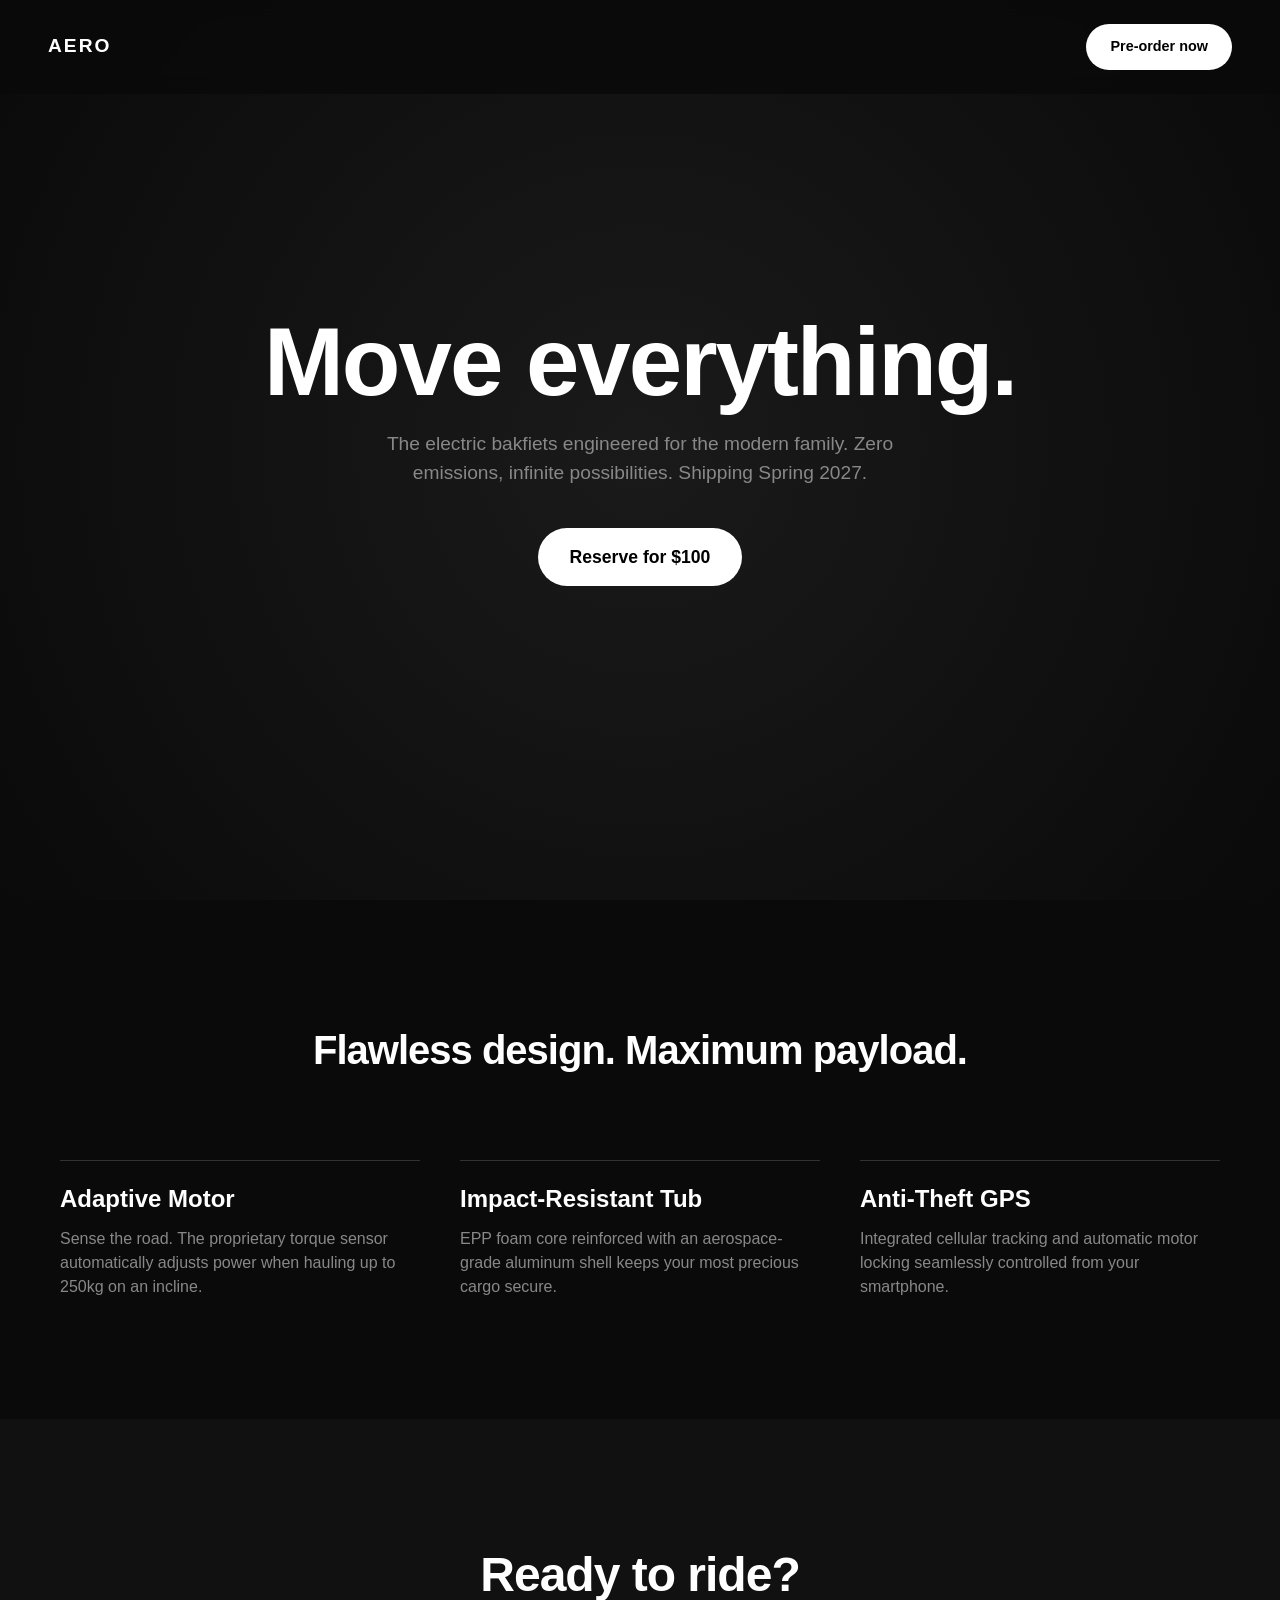
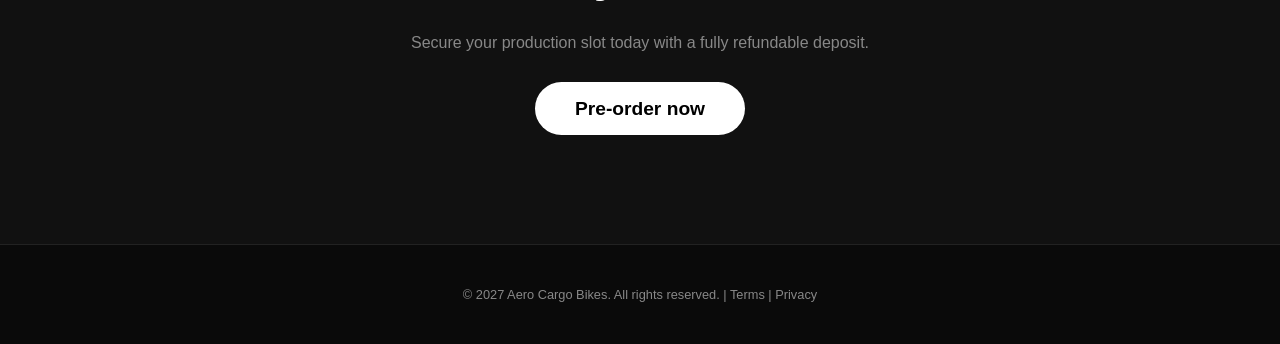
==== test.html @ 1cae04b1 "Updated README and HTML file" ====
<!DOCTYPE html>
<html lang="en">
<head>
    <meta charset="UTF-8">
    <meta name="viewport" content="width=device-width, initial-scale=1.0">
    <title>Aero Bakfiets | The Ultimate Urban Cargo</title>
    <style>
        
        :root {
            --bg-color: #0a0a0a;
            --text-main: #ffffff;
            --text-muted: #888888;
            --accent: #e6e6e6;
            --btn-bg: #ffffff;
            --btn-text: #000000;
        }

        * {
            margin: 0;
            padding: 0;
            box-sizing: border-box;
            font-family: 'Helvetica Neue', Helvetica, Arial, sans-serif;
            -webkit-font-smoothing: antialiased;
        }

        body {
            background-color: var(--bg-color);
            color: var(--text-main);
            line-height: 1.5;
        }

        /* 1. HEADER - Minimalist, no diverging navigation */
        header {
            position: fixed;
            top: 0;
            width: 100%;
            padding: 24px 48px;
            display: flex;
            justify-content: space-between;
            align-items: center;
            background: rgba(10, 10, 10, 0.85);
            backdrop-filter: blur(10px);
            z-index: 100;
        }

        .logo {
            font-size: 1.2rem;
            font-weight: 700;
            letter-spacing: 2px;
            text-transform: uppercase;
        }

        .btn {
            background-color: var(--btn-bg);
            color: var(--btn-text);
            padding: 12px 24px;
            border-radius: 30px;
            text-decoration: none;
            font-weight: 600;
            font-size: 0.9rem;
            transition: opacity 0.2s ease;
        }

        .btn:hover {
            opacity: 0.8;
        }

        /* 2. HERO SECTION */
        .hero {
            height: 100vh;
            display: flex;
            flex-direction: column;
            justify-content: center;
            align-items: center;
            text-align: center;
            padding: 0 20px;
            /* In a real project, add a dark, moody background image of the bike here */
            background: radial-gradient(circle at center, #1a1a1a 0%, #0a0a0a 100%);
        }

        .hero h1 {
            font-size: clamp(3rem, 8vw, 6rem);
            font-weight: 800;
            letter-spacing: -2px;
            margin-bottom: 20px;
            line-height: 1;
        }

        .hero p {
            font-size: 1.2rem;
            color: var(--text-muted);
            max-width: 600px;
            margin-bottom: 40px;
        }

        /* 3. CONTENT / SPECS - Minimalist Grid */
        .specs {
            padding: 120px 20px;
            max-width: 1200px;
            margin: 0 auto;
        }

        .specs h2 {
            font-size: 2.5rem;
            text-align: center;
            margin-bottom: 80px;
            letter-spacing: -1px;
        }

        .grid {
            display: grid;
            grid-template-columns: repeat(auto-fit, minmax(300px, 1fr));
            gap: 40px;
        }

        .grid-item {
            border-top: 1px solid #333;
            padding-top: 20px;
        }

        .grid-item h3 {
            font-size: 1.5rem;
            margin-bottom: 10px;
        }

        .grid-item p {
            color: var(--text-muted);
        }

        /* 4. CALL TO ACTION - Bottom Squeeze */
        .bottom-cta {
            padding: 120px 20px;
            text-align: center;
            background-color: #111;
        }

        .bottom-cta h2 {
            font-size: 3rem;
            margin-bottom: 20px;
            letter-spacing: -1px;
        }

        /* 5. FOOTER - Bare minimum legal links */
        footer {
            padding: 40px 20px;
            text-align: center;
            border-top: 1px solid #222;
            color: var(--text-muted);
            font-size: 0.8rem;
        }
    </style>
</head>
<body>

    <!-- HEADER: Zero external links. Only the brand and the primary goal. -->
    <header>
        <div class="logo">Aero</div>
        <a href="#preorder" class="btn">Pre-order now</a>
    </header>

    <!-- HERO: Sets the mood, presents the value, demands action. -->
    <section class="hero">
        <h1>Move everything.</h1>
        <p>The electric bakfiets engineered for the modern family. Zero emissions, infinite possibilities. Shipping Spring 2027.</p>
        <a href="#preorder" class="btn" style="padding: 16px 32px; font-size: 1.1rem;">Reserve for $100</a>
    </section>

    <!-- CONTENT: Feature highlights to build desire without clicking away. -->
    <section class="specs">
        <h2>Flawless design. Maximum payload.</h2>
        <div class="grid">
            <div class="grid-item">
                <h3>Adaptive Motor</h3>
                <p>Sense the road. The proprietary torque sensor automatically adjusts power when hauling up to 250kg on an incline.</p>
            </div>
            <div class="grid-item">
                <h3>Impact-Resistant Tub</h3>
                <p>EPP foam core reinforced with an aerospace-grade aluminum shell keeps your most precious cargo secure.</p>
            </div>
            <div class="grid-item">
                <h3>Anti-Theft GPS</h3>
                <p>Integrated cellular tracking and automatic motor locking seamlessly controlled from your smartphone.</p>
            </div>
        </div>
    </section>

    <!-- CALL TO ACTION: The final conversion point at the end of the scroll. -->
    <section class="bottom-cta" id="preorder">
        <h2>Ready to ride?</h2>
        <p style="color: #888; margin-bottom: 40px;">Secure your production slot today with a fully refundable deposit.</p>
        <a href="#" class="btn" style="padding: 16px 40px; font-size: 1.2rem;">Pre-order now</a>
    </section>

    <!-- FOOTER: Dead-end to prevent users from getting lost in a site map. -->
    <footer>
        <p>&copy; 2027 Aero Cargo Bikes. All rights reserved. | Terms | Privacy</p>
    </footer>

</body>
</html>
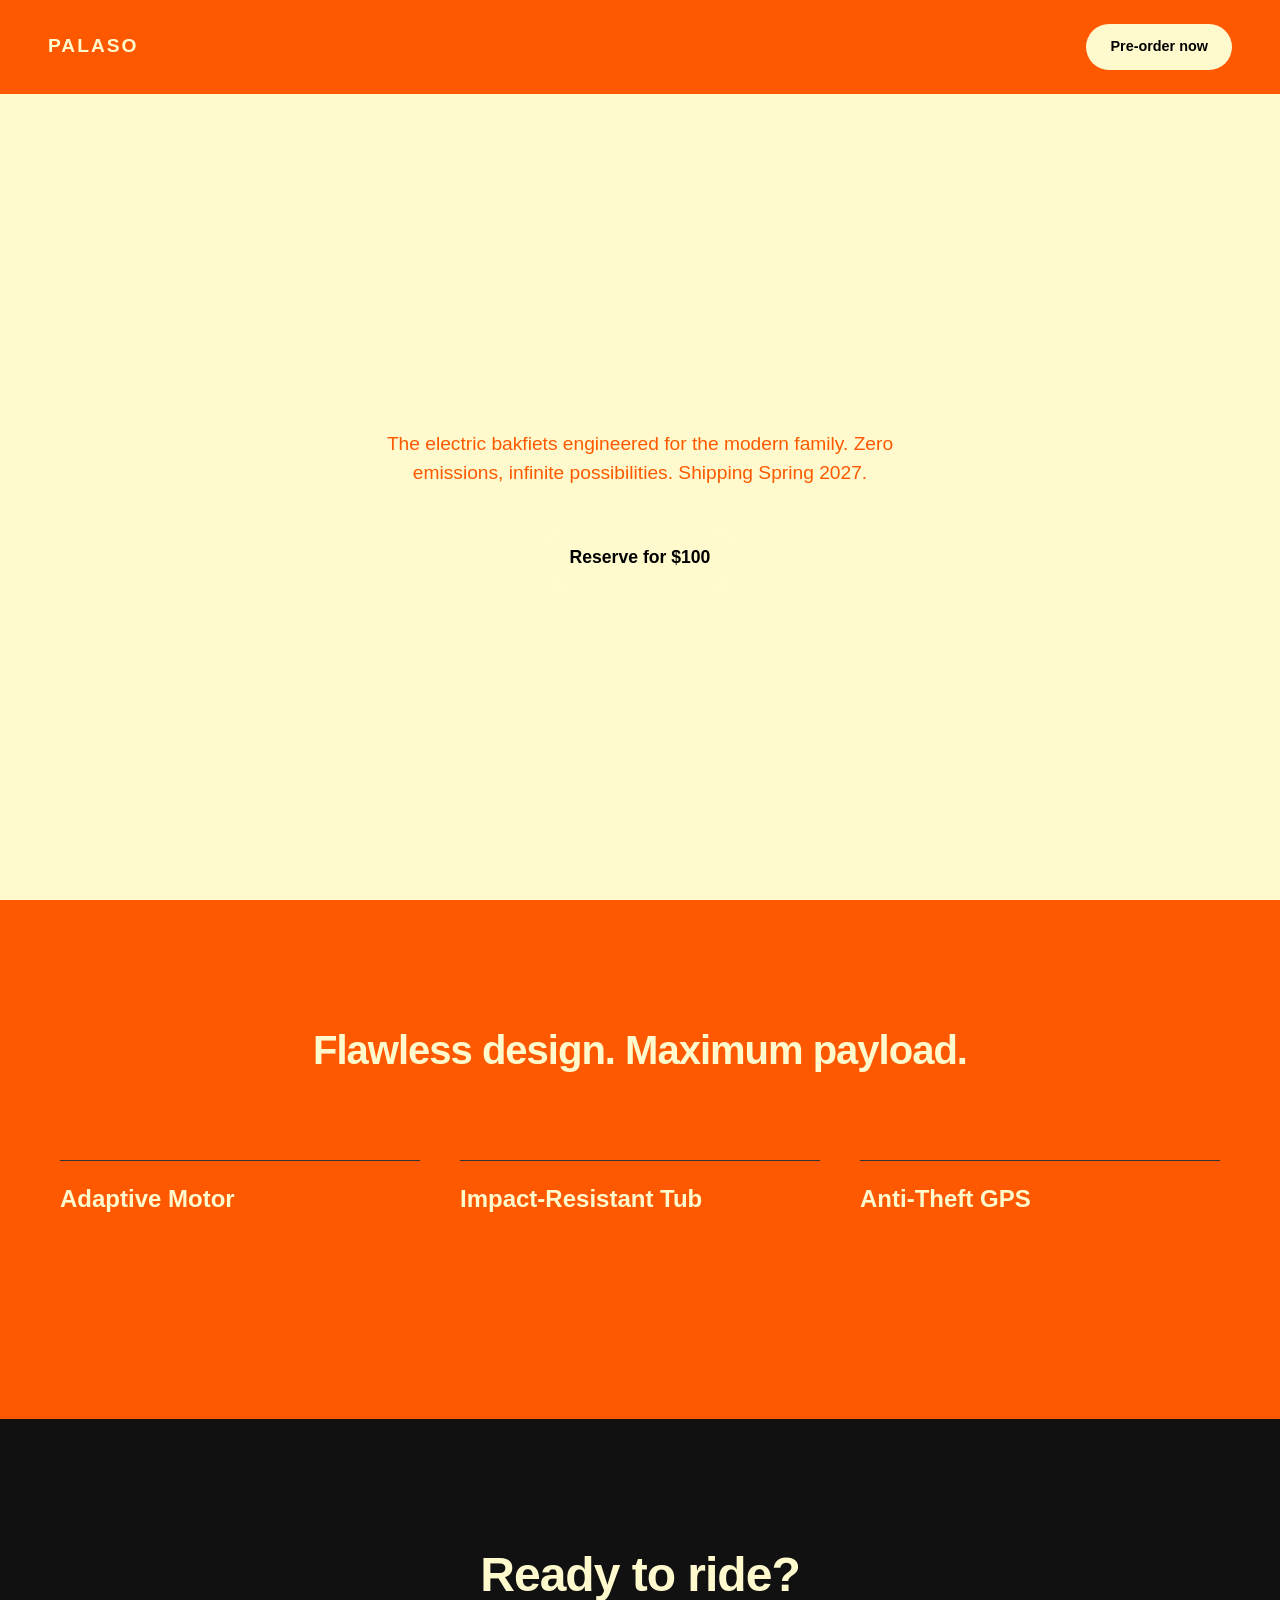
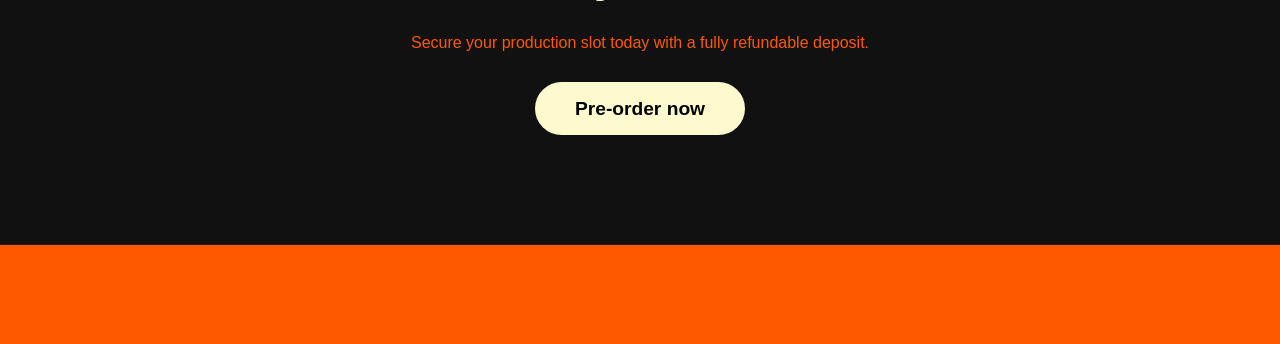
==== commit 62ce00c0: "Updated HTML file" ====
--- a/test.html
+++ b/test.html
@@ -3,15 +3,19 @@
 <head>
     <meta charset="UTF-8">
     <meta name="viewport" content="width=device-width, initial-scale=1.0">
-    <title>Aero Bakfiets | The Ultimate Urban Cargo</title>
+    <title>Palaso Bakfiets | The Ultimate Urban Cargo</title>
     <style>
         
         :root {
-            --bg-color: #0a0a0a;
-            --text-main: #ffffff;
-            --text-muted: #888888;
+            --bg-color: #fe5900;
+            --bg-color2: #fe5900;
+            --text-main: #fffacd;
+            --text-main2: #fffacd;
+            --text-muted: #fffacd;
+            --text-muted: #fe5900;
             --accent: #e6e6e6;
-            --btn-bg: #ffffff;
+            --btn-bg: #fe5900;
+            --btn-bg2: #fffacd;
             --btn-text: #000000;
         }
 
@@ -25,11 +29,11 @@
 
         body {
             background-color: var(--bg-color);
-            color: var(--text-main);
+            color: var(--text-main2);
             line-height: 1.5;
         }
 
-        /* 1. HEADER - Minimalist, no diverging navigation */
+        /* 1. HEADER */
         header {
             position: fixed;
             top: 0;
@@ -38,7 +42,7 @@
             display: flex;
             justify-content: space-between;
             align-items: center;
-            background: rgba(10, 10, 10, 0.85);
+            background: #fe5900;
             backdrop-filter: blur(10px);
             z-index: 100;
         }
@@ -51,7 +55,7 @@
         }
 
         .btn {
-            background-color: var(--btn-bg);
+            background-color: var(--btn-bg2);
             color: var(--btn-text);
             padding: 12px 24px;
             border-radius: 30px;
@@ -74,8 +78,8 @@
             align-items: center;
             text-align: center;
             padding: 0 20px;
-            /* In a real project, add a dark, moody background image of the bike here */
-            background: radial-gradient(circle at center, #1a1a1a 0%, #0a0a0a 100%);
+            /* add a background image of the bike here */
+            background: #fffacd 100%;
         }
 
         .hero h1 {
@@ -93,7 +97,7 @@
             margin-bottom: 40px;
         }
 
-        /* 3. CONTENT / SPECS - Minimalist Grid */
+        /* 3. CONTENT / SPECS  */
         .specs {
             padding: 120px 20px;
             max-width: 1200px;
@@ -127,7 +131,7 @@
             color: var(--text-muted);
         }
 
-        /* 4. CALL TO ACTION - Bottom Squeeze */
+        /* 4. CALL TO ACTION */
         .bottom-cta {
             padding: 120px 20px;
             text-align: center;
@@ -140,7 +144,7 @@
             letter-spacing: -1px;
         }
 
-        /* 5. FOOTER - Bare minimum legal links */
+        /* 5. FOOTER */
         footer {
             padding: 40px 20px;
             text-align: center;
@@ -152,20 +156,20 @@
 </head>
 <body>
 
-    <!-- HEADER: Zero external links. Only the brand and the primary goal. -->
+    <!-- HEADER -->
     <header>
-        <div class="logo">Aero</div>
+        <div class="logo">Palaso</div>
         <a href="#preorder" class="btn">Pre-order now</a>
     </header>
 
-    <!-- HERO: Sets the mood, presents the value, demands action. -->
+    <!-- HERO -->
     <section class="hero">
         <h1>Move everything.</h1>
         <p>The electric bakfiets engineered for the modern family. Zero emissions, infinite possibilities. Shipping Spring 2027.</p>
         <a href="#preorder" class="btn" style="padding: 16px 32px; font-size: 1.1rem;">Reserve for $100</a>
     </section>
 
-    <!-- CONTENT: Feature highlights to build desire without clicking away. -->
+    <!-- CONTENT: Feature highlights. -->
     <section class="specs">
         <h2>Flawless design. Maximum payload.</h2>
         <div class="grid">
@@ -184,16 +188,16 @@
         </div>
     </section>
 
-    <!-- CALL TO ACTION: The final conversion point at the end of the scroll. -->
+    <!-- CALL TO ACTION. -->
     <section class="bottom-cta" id="preorder">
         <h2>Ready to ride?</h2>
-        <p style="color: #888; margin-bottom: 40px;">Secure your production slot today with a fully refundable deposit.</p>
+        <p style="color: #fe5900; margin-bottom: 40px;">Secure your production slot today with a fully refundable deposit.</p>
         <a href="#" class="btn" style="padding: 16px 40px; font-size: 1.2rem;">Pre-order now</a>
     </section>
 
-    <!-- FOOTER: Dead-end to prevent users from getting lost in a site map. -->
+    <!-- FOOTER -->
     <footer>
-        <p>&copy; 2027 Aero Cargo Bikes. All rights reserved. | Terms | Privacy</p>
+        <p>&copy; 2027 Palaso Cargo Bikes. All rights reserved. | Terms | Privacy</p>
     </footer>
 
 </body>
